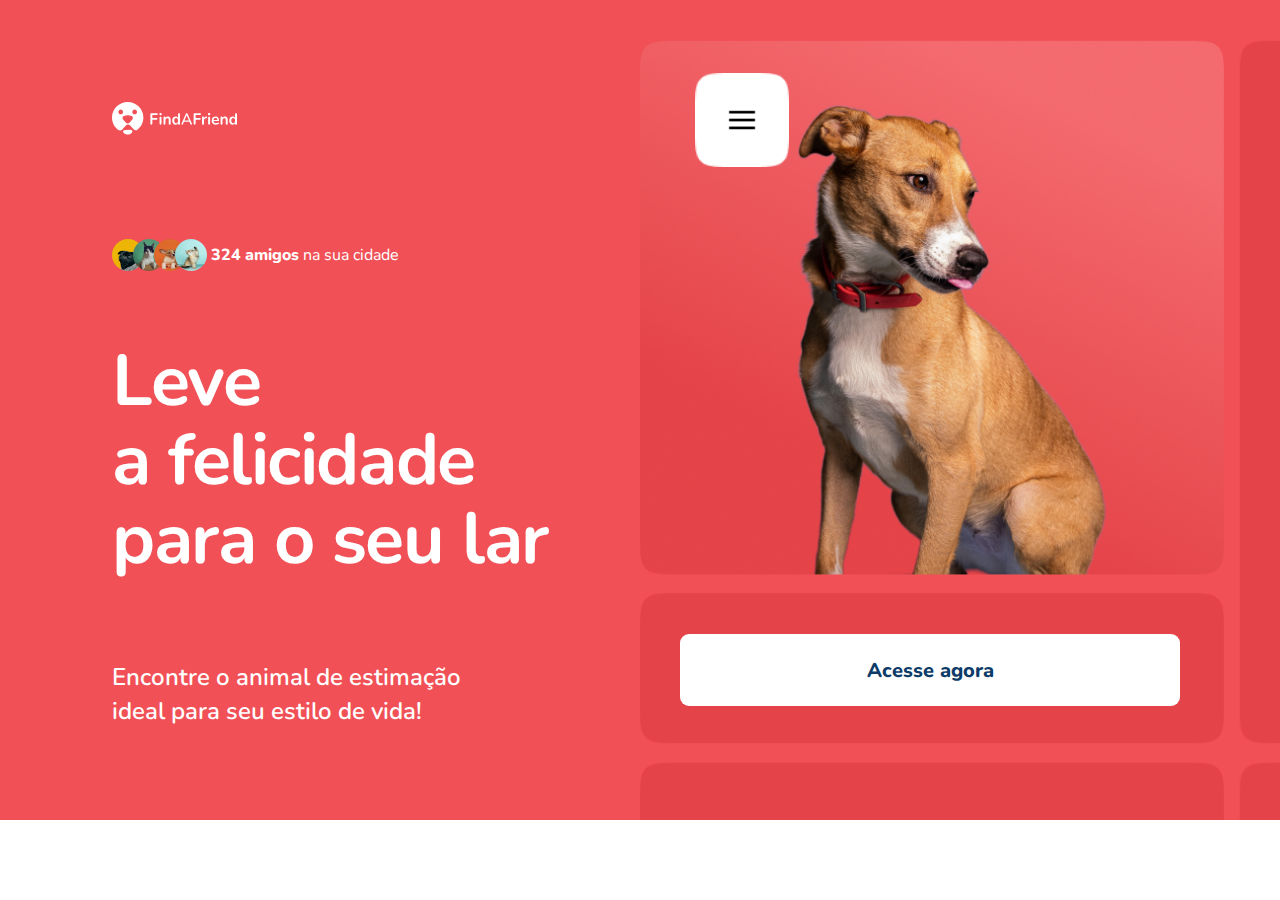
==== index.html @ 221d5b46 "correção htmls" ====
<!DOCTYPE html>
<html lang="pt-br">
<head>
    <link rel="preconnect" href="https://fonts.googleapis.com">
    <link rel="preconnect" href="https://fonts.gstatic.com" crossorigin>
    <meta charset="UTF-8">
    <meta name="viewport" content="width=device-width, initial-scale=1.0">
    <title>Find A Friend</title>
    <link href="https://fonts.googleapis.com/css2?family=Nunito:wght@400;600;700;800&display=swap" rel="stylesheet">
    <link rel="stylesheet" href="style.css">
    <script src="./js/index.js" type="module" defer></script>
</head>

<body>
    <section id="home">
        <header>
            <div class="logo">
                <img src="./asstes/Logo Find a Friend.svg" alt="Logo Find A Friend">
            </div>
            <div>
                <button id="open-menu" class="menu"><img src="./asstes/open-menu-button.png" alt=""></button>
                <button id="close-menu" class="menu hide"><img src="./asstes/close-menu-button.png" alt=""></button>
            </div>
        </header>

        <div>
            <nav id="navigation">
                <div class="line"></div>
                <ul>
                    <li>Home</li>
                    <li>Sobre o app</li>
                    <li>Animais disponíveis</li>
                    <li>Sobre a FindAFriend</li>
                    <li>Contato</li>
                </ul>
            </nav>
        </div>

        <div class="main-content">
            <div class="home-wrapper">
                <div class="pre-title">
                    <div class="friends">
                        <img src="./asstes/primeiro circulo.jpg" alt="pug with a yellow background">
                        <img src="./asstes/segundo circulo.jpg" alt="white and black cat with a green background">
                        <img src="./asstes/terceiro circulo.jpg" alt="A pintcher with orange background">
                        <img src="./asstes/quarto circulo.jpg" alt="puppy cat with light green background">
                        
                        <p><strong>324 amigos</strong> na sua cidade</p>

                    </div>
                </div>
                <h1>Leve <br> a felicidade para o seu lar</h1>

                <p class="main-subtitle">Encontre o animal de estimação ideal para seu estilo de vida!</p>
            </div>
        </div>

        <div class="callAction">
            <button class="toApp">Acesse agora</button>
        </div>
    </section>
</body>
</html>
---- style.css ----
* {
    margin: 0;
    padding: 0;
    box-sizing: border-box;
}
:root {
    font-size: 62.5%;
    --menu-color: hsl(358, 75%, 58%);
    --primary-color: hsl(358, 85%, 63%);
    --text-primary: hsl(209, 77%, 23%);
    --text-menu-color: hsl(0, 0%, 100%);
}

body, button {
    font-family: 'Nunito', sans-serif;
    font-weight: 400;
}

section {    
    margin: 0 auto;
    max-width: 68rem;    
    position: relative;
}

strong {
    font-weight: 800;
}

h1 {
    font-weight: 700;
    font-size: 4.4rem;
    line-height: 110%;
    letter-spacing: -0.02em;
}

p {
font-size: 1.4rem;
}

header {
    padding: 2.5rem 2rem;
    width: 100%;
    height: 8rem;
    background-color: var(--menu-color);
    display: flex;
    justify-content: space-between;    
    align-items: center;
    max-width: 68rem;
    z-index: 100;
    position: relative;
}

header button img{
    width: 4rem;
}

button {
    border: none;
    background: var(--white);
    border-radius: 8.5px;
    display: flex;
    align-items: center;
    justify-content: center;
    cursor: pointer;

}

button.menu, button.close {
    width: 4rem;
    height: 4rem;
}

nav {
    position: absolute;
    background-color: var(--menu-color);
    width: 100%;
    max-width: 68rem;
    border-radius: 0px 0px 20px 20px;
    padding: 0 2rem 2.8rem;
    top: -30rem;
    z-index: 100;
}

.line {
    margin-top: 5px;
    width: 100%;
    height: 0px;   
    opacity: 0.2;
    border: 1px solid var(--text-menu-color);
 }

ul {
    list-style-type: none;
    display: flex;
    flex-direction: column;
    gap: 1.2rem;
    padding-top: 2.7rem;
}

li{
    font-family: 'Nunito';
    font-weight: 600;
    font-size: 1.8rem;
    line-height: 110%;
    letter-spacing: -0.02em;
    color: var(--white);
    opacity: 0.5;    
    cursor: pointer;
}

li:hover {
    opacity: 1;
    transition: 300ms;
    font-weight: 700;
}

.hide {
    display: none;
    visibility: hidden;
}

.opened {
    transform: translateY(38rem);
    transition: 700ms;
}

/*==========home==========*/

#home {
    background: var(--primary-color);
    color: var(--text-menu-color);
    padding-bottom: 4.8rem;
}

.friends img {
    margin-right: -1.1rem;
    border-radius: 50%;
    border: 3px solid var(--primary-color);
    width: 2.4rem;
    height: 2.4rem;
}

.pre-title {
    margin: 5.2rem 2rem 3.5rem;
}

.main-content h1 {
    max-width: 27rem;
    margin: 0 2rem;
}

.main-subtitle {
    display: none;
}

.callAction {
    margin-top: 3.3rem;
    width: 100%;
    max-width: 68rem;
    height: 28rem;
    display: grid;
    grid-auto-flow: column;
    place-items: end center;
    background-image: url(./asstes/callAction-mobile.png);
    background-size: cover;
    background-position: center bottom;
    background-repeat: no-repeat;
}

.callAction button {
    position: absolute;
    width: 23.9rem;
    height: 5.5rem;  
    background: #FFFFFF;
    border-radius: 9px;
    margin-bottom: 2rem;
    font-weight: 800;
    font-size: 1.4rem;
    line-height: 1.5rem;
    color: var(--text-primary);
}

/*==========TABLETS==========*/
@media (min-width: 681px) {

    section {
        max-width: 100vw;
    }

    /* HOME */
    #home{
        width: 100vw;
        max-width: 108rem;
        padding-bottom: 0;
        height: 90rem;
    }

    header {
        max-width: 108rem;
    
    }

    nav {
        max-width: 108rem;
    }


    .main-content {
        display: flex;
        width: 100%;
        justify-content: space-between;
        align-content: flex-start;
        padding: 3rem 0 0 3rem;
        height: 79rem;
        position: relative;
    }

    .pre-title {
        
        margin: 21rem 0 0;
        display: flex;
        flex-direction: column;
        gap: 1rem;
        width: 100%;

    }

    .pre-title p {
        font-size: 1.6rem;
        line-height: 3.4rem;
    }

    .friends{
        display: flex;
        align-items: center;
    }
    
    .friends img {
        margin-right: -1.1rem;
        border-radius: 50%;
        border: 3px solid var(--primary-color);
        border: 3px solid var(--theme-color);
        width: 3.2rem;
        height: 3.2rem;
    }

    .friends p {
        padding-left: 1.5rem;
    }

    .main-content h1 {
        max-width: 52rem;
        margin: 7rem 0 0;
        font-size: 4.5rem;
        width: 55%;
    }

    .main-subtitle {
        margin-top: 8rem;
        display: block;
        font-weight: 600;
        font-size: 2rem;
        line-height: 2.6rem;
        width: 55%;
    }

    .callAction {
        margin-top: 0;
        position: absolute;
        right: 0;
        width: 50%;
        height: 100%;
        max-height: 79rem;
        display: grid;
        grid-template-columns: 1fr 1fr 1fr 1fr;
        place-items: end left;
        background-image: url('./asstes/callAction-Desktop.png');
        background-size: cover;
        background-position: left top;
        background-repeat: no-repeat;

        top: 10.8rem;
    }

    .callAction button {
        position: absolute;
        bottom: 6.4rem;
        width: 83%;
        max-width: 50rem;
        height: 7.2rem;
        margin:  0 4rem 5rem;
        font-weight: 800;
        font-size: 2rem;
    }

}

/*==========DESKTOP==========*/

@media (min-width: 1080px) {

    #home {
        max-width: 144rem;
        height: 82rem;
    }

    header {
        top: 8rem;
        max-width: 75rem;
        width: 52%;
        margin-left: 11.2rem;
        padding: 0;
        background-color: transparent;
        position: absolute;
    }

    #logo img {
        width: 17.7rem;
    }

    button.menu, button.close {
        width: 7.2rem;
        height: 7.2rem;
        border-radius: 1.5rem;       
        z-index: 100;
    }

    button.menu img, button.close img {
        width: 9.4rem;
        height: 9.4rem;
    }

    nav {
        position: absolute;
        background-color: var(--menu-color);
        width: 59.5rem;
        height: 53.5rem;
        border-radius: 20px;
        padding: 0 2rem 2.8rem;
        top: 4rem;
        left: 52%;
        z-index: 10;
        transform: scale(0);
    }

    .line {
        display: none;
    }

    .opened {
        transform:scale(1);
        transition: transform 700ms;
    }

    ul {
        gap: 1.6rem;
        padding-top: 22.7rem;
    }

    li{
        font-weight: 400;
        font-size: 3.6rem;
    }

    .main-content {
        padding: 3rem 0 0 11.2rem;
    }

    .pre-title {
        margin: 0;
        margin-top: 20.8rem;
        display: flex;        
        flex-direction: row;
        gap: 1.6rem;
        max-width: 35rem;
    
    }
    .friends {
        width: fit-content;
    
    }

    .main-content h1 {
        font-size: 7.2rem;
        width: 100%;
    }


    .main-subtitle {
        font-size: 2.4rem;
        line-height: 3.4rem;
        max-width: 40.7rem;
        width: 100%;
    }

    .callAction{
        top:30px
    }

}
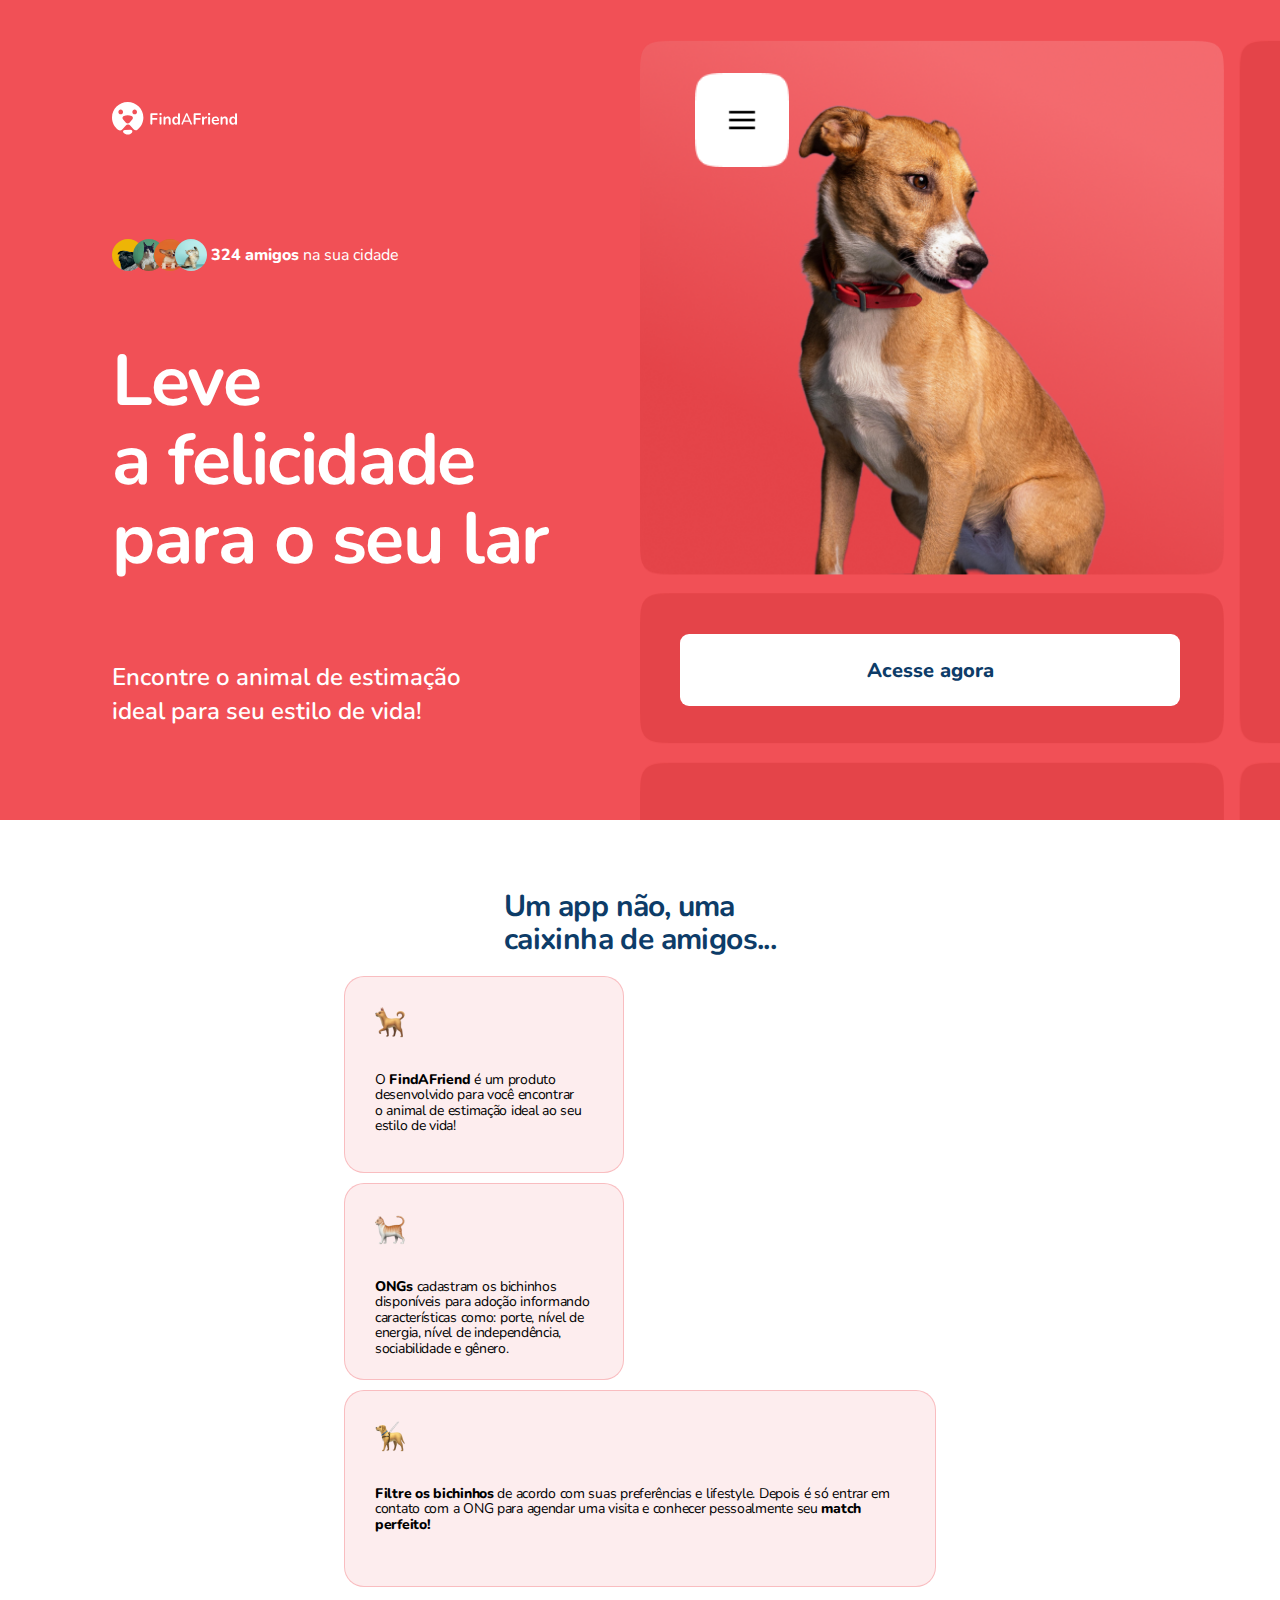
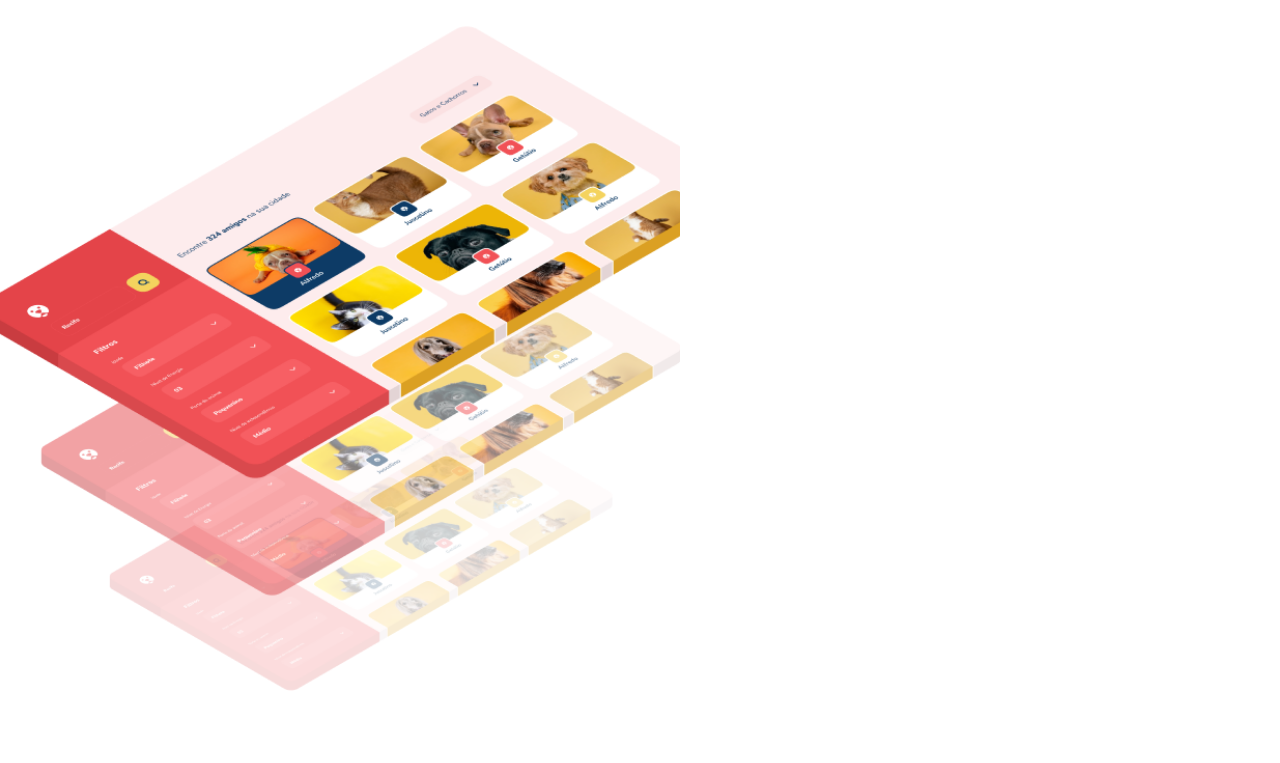
==== commit 9878947d: "Refatorando - mobile - about" ====
--- a/index.html
+++ b/index.html
@@ -59,5 +59,42 @@
             <button class="toApp">Acesse agora</button>
         </div>
     </section>
+
+    <section id="about">
+        <div class="cards-wrapper">
+            
+            <h1>Um app não, uma <br> caixinha de amigos...  </h1>
+            
+            <div class="cards">
+                <div class="card card1">
+                    <img src="./asstes/emoticon dog.png" alt="emogi de um cachorro">
+                    <p>
+                        O <strong>FindAFriend</strong> é um produto desenvolvido para você encontrar <br> o animal de estimação ideal ao seu estilo de vida! 
+                    </p>
+                </div>
+    
+                <div class="card card2">
+                    <img src="./asstes/emoticon cat.png" alt="emogi de um gato">
+                    <p>
+                        <strong>ONGs</strong> cadastram os bichinhos disponíveis para adoção informando características como: porte, nível de energia, nível de independência, sociabilidade e gênero. 
+                    </p>
+                </div>
+    
+                <div class="card card-bottom">
+                    <img src="./asstes/emoticon guide dog.png" alt="emogi de um cachorro Guia">
+                    <p>
+                        <strong>Filtre os bichinhos</strong> de acordo com suas preferências e lifestyle. Depois é só entrar em contato com a ONG para agendar uma visita e conhecer pessoalmente seu <strong>match perfeito!</strong> 
+                    </p>
+                </div>
+            </div>
+        </div>
+
+        <div class="appBg">
+            <img class="about-mobile" src="./asstes/about IMG.png" alt="">
+            <img class="about-desktop" src="./asstes/about-img-Desktop.png" alt="">
+        </div>
+
+    </section>
+
 </body>
 </html>--- a/style.css
+++ b/style.css
@@ -9,6 +9,10 @@
     --primary-color: hsl(358, 85%, 63%);
     --text-primary: hsl(209, 77%, 23%);
     --text-menu-color: hsl(0, 0%, 100%);
+    --cards-bg-about: hsla(356, 81%, 96%, 1);
+    --cards-border-about:hsla(358, 85%, 63%, 0.3);
+    
+
 }
 
 body, button {
@@ -178,6 +182,81 @@
     font-size: 1.4rem;
     line-height: 1.5rem;
     color: var(--text-primary);
+}
+
+/*==========ABOUT==========*/
+
+.cards-wrapper{
+    display: flex;
+    justify-content: center;
+    align-items: center;
+    flex-direction: column;
+    margin-top: 7rem;
+}
+
+#about .cards-wrapper h1{
+    font-size: 3rem;
+    color: var(--text-primary);
+}
+
+#about .cards{
+    
+    margin-top: 2rem;
+    display: flex;
+    flex-direction: column;
+    gap: 1rem;
+}
+
+#about .card{
+    max-width: 100vw;
+
+    border: 1px solid var(--cards-border-about);
+    border-radius: 2rem;
+    background: var(--cards-bg-about);
+}
+
+#about .card img{
+    padding: 3rem;
+}
+
+#about .card p{
+    padding: 0 3rem 3rem;
+
+    font-weight: 400;
+    line-height: 110%;
+    letter-spacing: -0.02em;
+    font-weight: 400;
+    font-size: 1.4rem;
+    line-height: 110%;
+}
+
+.card1{
+    width: 28rem;
+    height: 19.7rem;
+}
+.card2{
+    width: 28rem;
+    height: 19.7rem;
+}
+.card-bottom{
+    width: 59.2rem;
+    height: 19.7rem;
+}
+
+
+.appBg{
+    max-width: 68rem;
+    display: flex;
+    flex-direction: column;
+    margin-bottom: 7rem;
+}
+
+.appBg img{
+    margin-top: 3.6rem;
+}
+
+.appBg .about-desktop{
+    display: none;
 }
 
 /*==========TABLETS==========*/
@@ -279,7 +358,7 @@
         background-position: left top;
         background-repeat: no-repeat;
 
-        top: 10.8rem;
+        top: 10.8rem; 
     }
 
     .callAction button {
@@ -293,6 +372,17 @@
         font-size: 2rem;
     }
 
+    /*==========ABOUT==========*/
+
+    .appBg .about-mobile{
+        display: none;
+    }
+
+    .appBg .about-desktop{
+        display: flex;
+    }
+
+    
 }
 
 /*==========DESKTOP==========*/
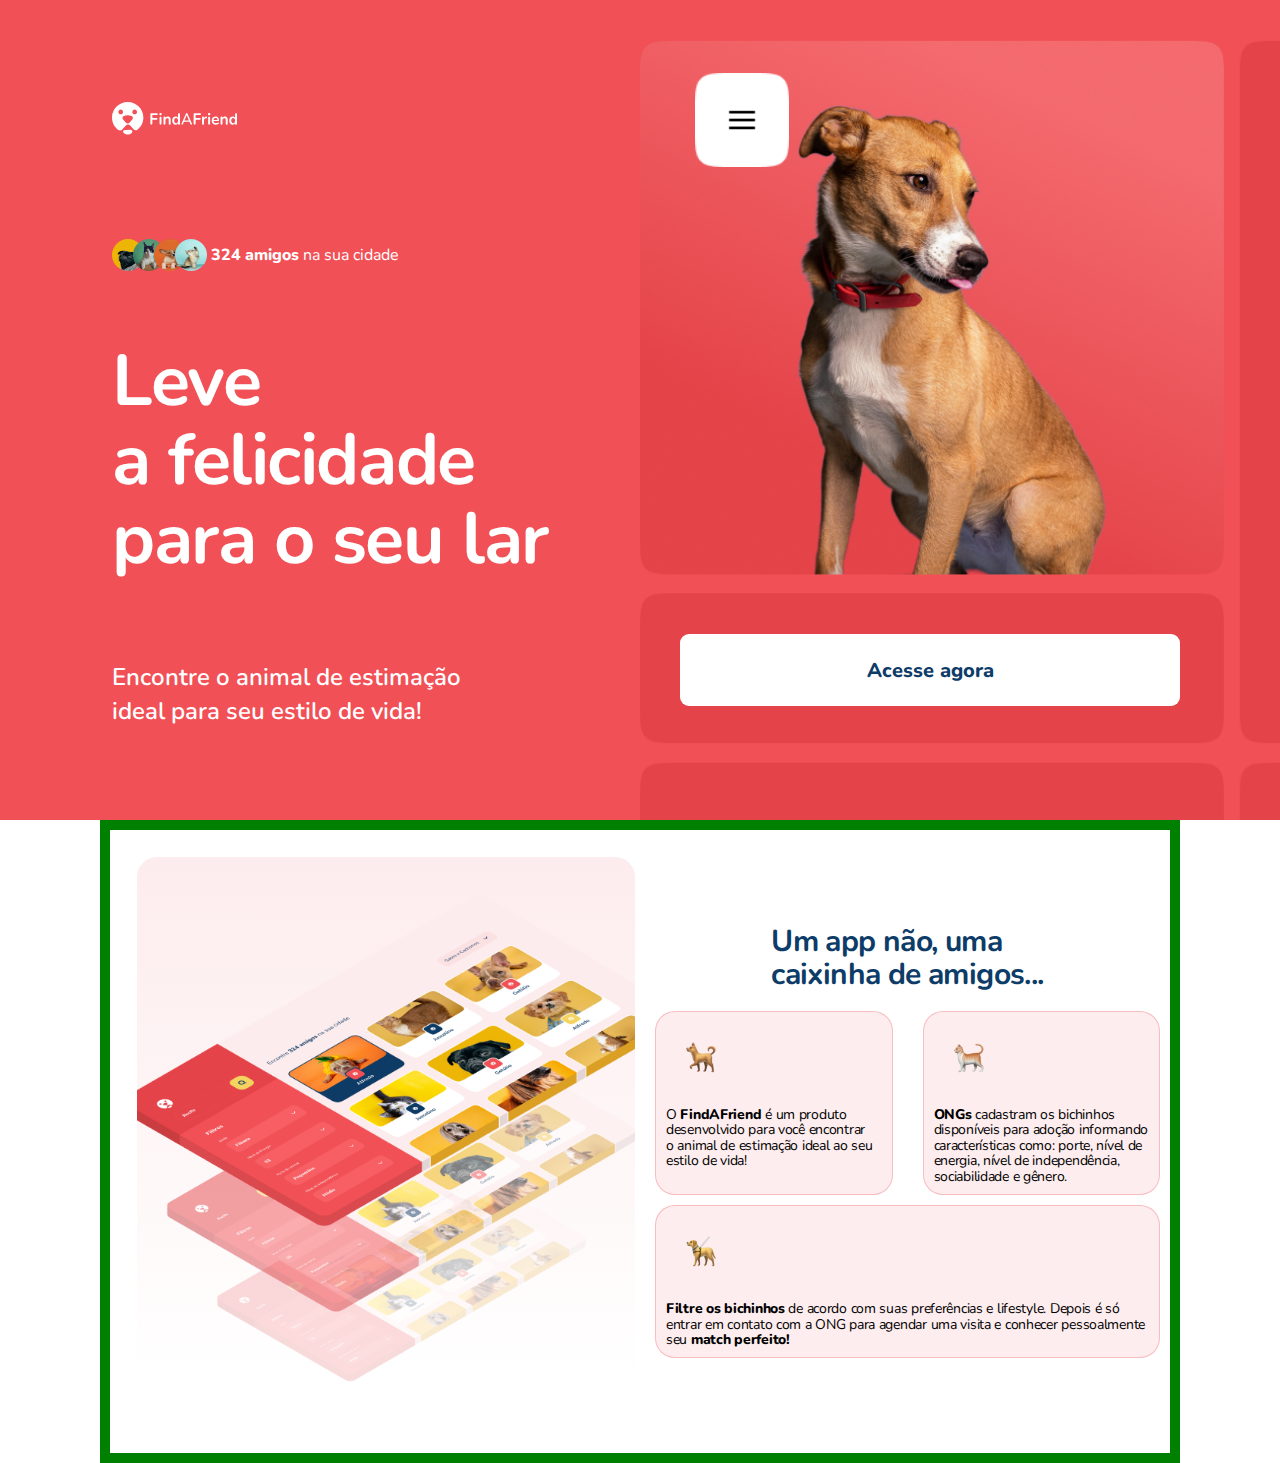
==== commit e162adfb: "overflow p/ controlar a imagem e finalização da versão tablet" ====
--- a/index.html
+++ b/index.html
@@ -80,7 +80,7 @@
                     </p>
                 </div>
     
-                <div class="card card-bottom">
+                <div class="card card3">
                     <img src="./asstes/emoticon guide dog.png" alt="emogi de um cachorro Guia">
                     <p>
                         <strong>Filtre os bichinhos</strong> de acordo com suas preferências e lifestyle. Depois é só entrar em contato com a ONG para agendar uma visita e conhecer pessoalmente seu <strong>match perfeito!</strong> 
--- a/style.css
+++ b/style.css
@@ -213,6 +213,8 @@
     border: 1px solid var(--cards-border-about);
     border-radius: 2rem;
     background: var(--cards-bg-about);
+
+    margin: 0 3rem;
 }
 
 #about .card img{
@@ -231,16 +233,16 @@
 }
 
 .card1{
-    width: 28rem;
-    height: 19.7rem;
+    max-width: 28rem;
+    max-height: 19.7rem;
 }
 .card2{
-    width: 28rem;
-    height: 19.7rem;
-}
-.card-bottom{
-    width: 59.2rem;
-    height: 19.7rem;
+    max-width: 28rem;
+    max-height: 19.7rem;
+}
+.card3{
+    max-width: 28rem;
+    max-height: 19.7rem;
 }
 
 
@@ -382,7 +384,90 @@
         display: flex;
     }
 
-    
+    #about{
+        max-width: 1080px;
+        margin: 0 auto;
+
+        display: grid;
+        grid-template-areas: 
+        "appBg cards-wrapper";
+        grid-template-columns: 1fr 1fr;
+        gap:1rem;
+
+        border: 10px solid green;
+        
+    }
+
+    #about .appBg{
+        grid-area: appBg;
+        overflow: hidden;
+        
+        background: linear-gradient(180deg, #FDECED 0%, rgba(253, 236, 237, 0) 100%);
+        border-radius: 20px;
+        margin-top: 2.7rem;
+        margin-left: 2.7rem;
+    }
+    #about .appBg img{
+        max-width: 100rem;
+    }
+
+    #about .cards-wrapper{
+        grid-area: cards-wrapper;
+        margin-bottom: 7rem;
+    }
+
+    #about .cards {
+        display: grid;
+        grid-template-columns: repeat(2, 1fr);
+        grid-template-rows: auto auto;
+        grid-template-areas:
+          "card1 card2"
+          "card3 card3";
+
+        max-width: 108rem;
+        
+    }
+    
+    #about .card{
+        max-width: 100vw;
+
+        border: 1px solid var(--cards-border-about);
+        border-radius: 2rem;
+        background: var(--cards-bg-about);
+
+        margin: 0 1rem;
+        
+    }
+
+    .card1 {
+        grid-area: card1;
+        max-width: 28rem;
+        max-height: 19.7rem;
+    }
+      
+    .card2 {
+        grid-area: card2;
+        max-width: 28rem;
+        max-height: 19.7rem;
+    }
+
+    .card3{
+        max-width: 59.2rem;
+        max-height: 19.7rem;
+        grid-area: card3;
+    }
+    #about .card p{
+        padding: 0 1rem 1rem;
+    
+        font-weight: 400;
+        line-height: 110%;
+        letter-spacing: -0.02em;
+        font-weight: 400;
+        font-size: 1.4rem;
+        line-height: 110%;
+        
+    }
+
 }
 
 /*==========DESKTOP==========*/
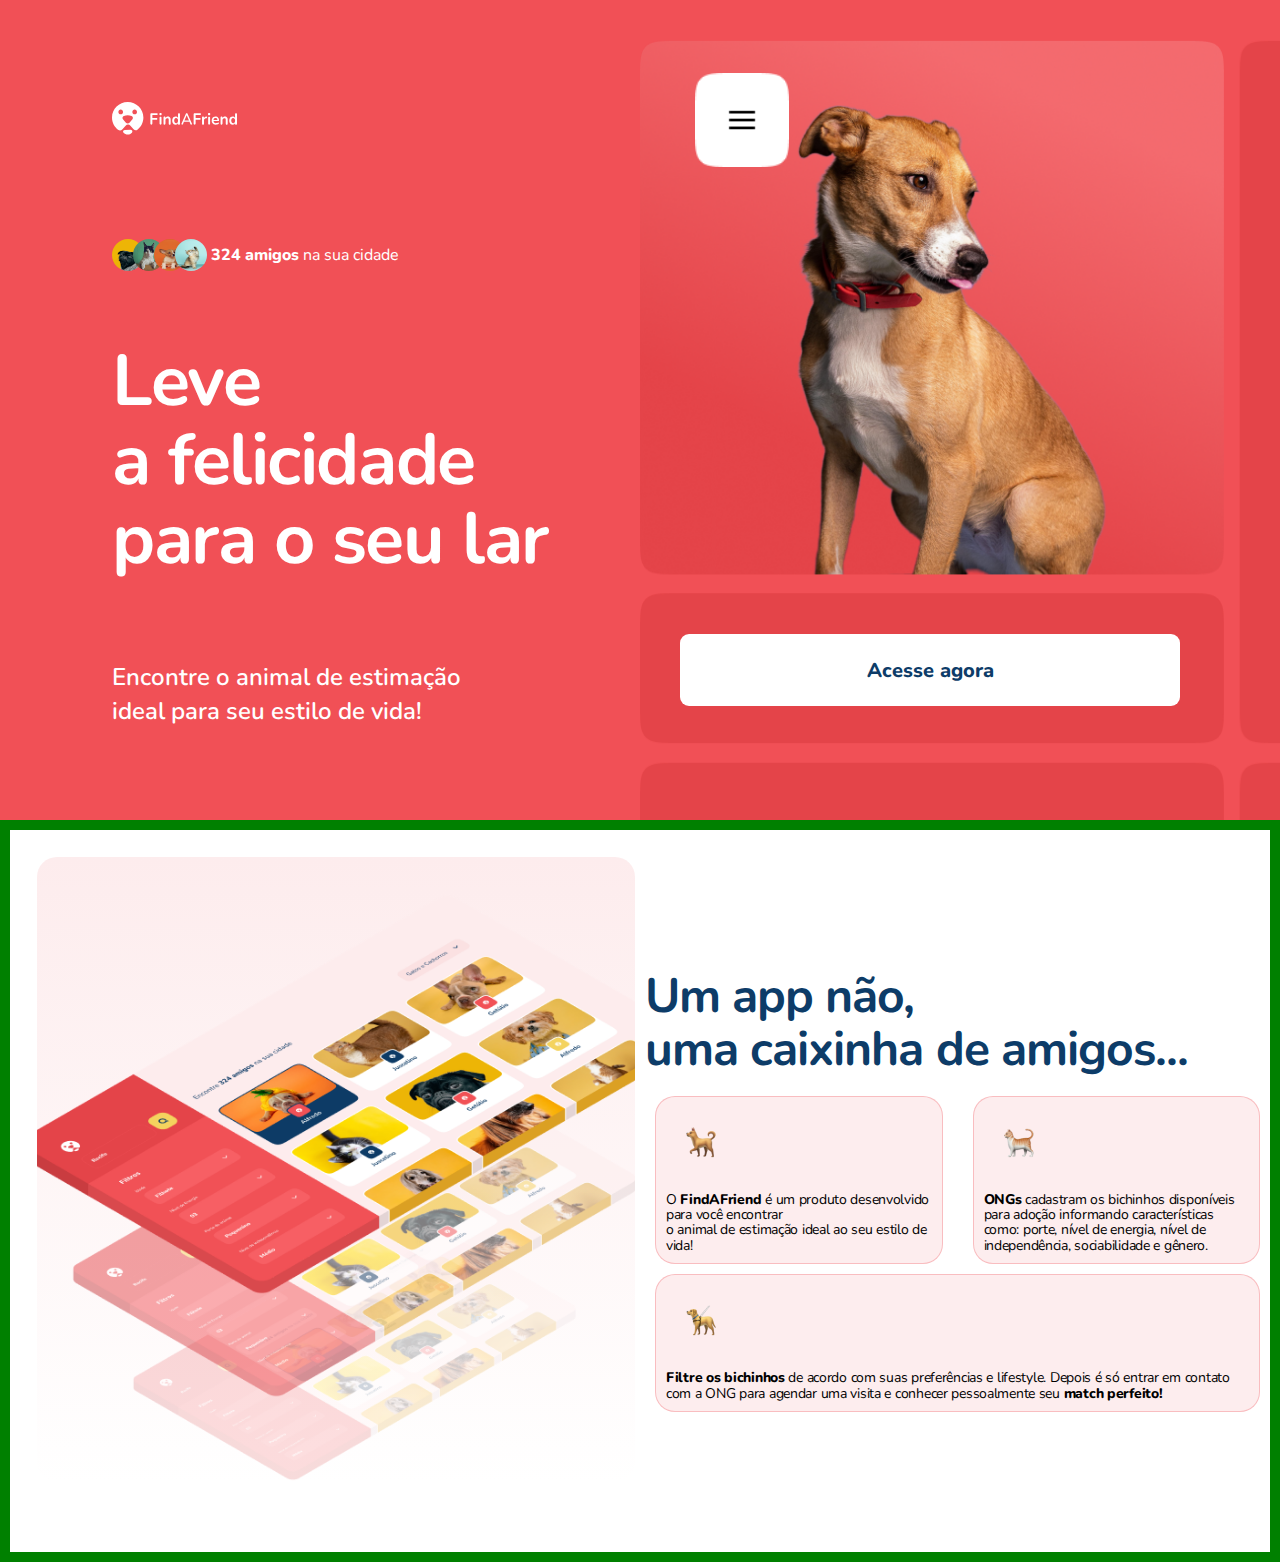
==== commit 10411893: "About desktop pronto" ====
--- a/index.html
+++ b/index.html
@@ -63,7 +63,7 @@
     <section id="about">
         <div class="cards-wrapper">
             
-            <h1>Um app não, uma <br> caixinha de amigos...  </h1>
+            <h1>Um app não, <br class="br-desktop"> uma <br class="br-mobile"> caixinha de amigos...  </h1>
             
             <div class="cards">
                 <div class="card card1">
--- a/style.css
+++ b/style.css
@@ -197,6 +197,10 @@
 #about .cards-wrapper h1{
     font-size: 3rem;
     color: var(--text-primary);
+}
+
+#about .cards-wrapper .br-desktop{
+    display: none;
 }
 
 #about .cards{
@@ -383,6 +387,12 @@
     .appBg .about-desktop{
         display: flex;
     }
+    #about .cards-wrapper .br-mobile{
+        display: none;
+    }
+    #about .cards-wrapper .br-desktop{
+        display: block;
+    }
 
     #about{
         max-width: 1080px;
@@ -466,6 +476,10 @@
         font-size: 1.4rem;
         line-height: 110%;
         
+    }
+
+    #about .cards-wrapper h1{
+        font-size: 4.5rem;
     }
 
 }
@@ -571,5 +585,18 @@
     .callAction{
         top:30px
     }
+    /*==========ABOUT==========*/
+    #about{
+        max-width: 144rem;
+        margin: 0 auto;
+        border: 10px solid green;        
+    }
+    
+    #about .cards-wrapper h1{
+        font-size: 4.8rem;
+        line-height: 110%;
+        letter-spacing: -0.02em;
+        align-self: flex-start;
+    }
 
 }